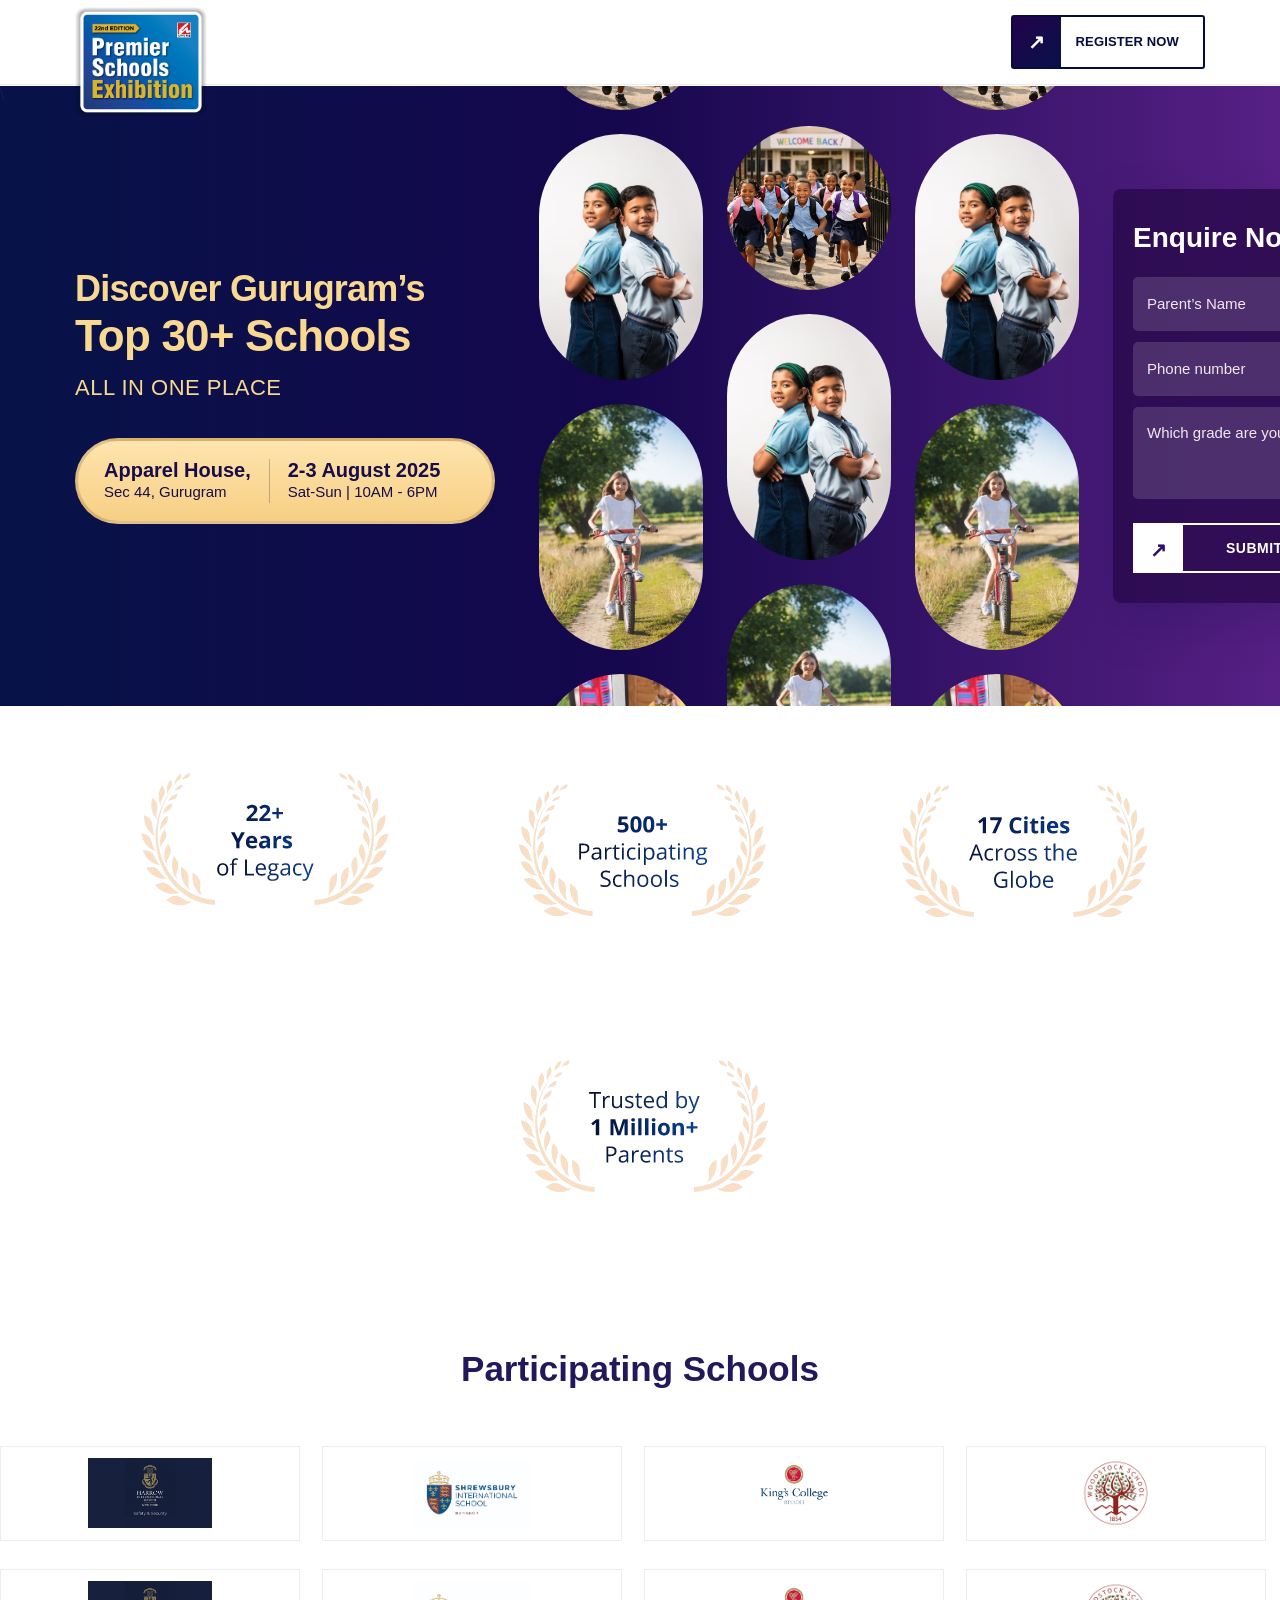
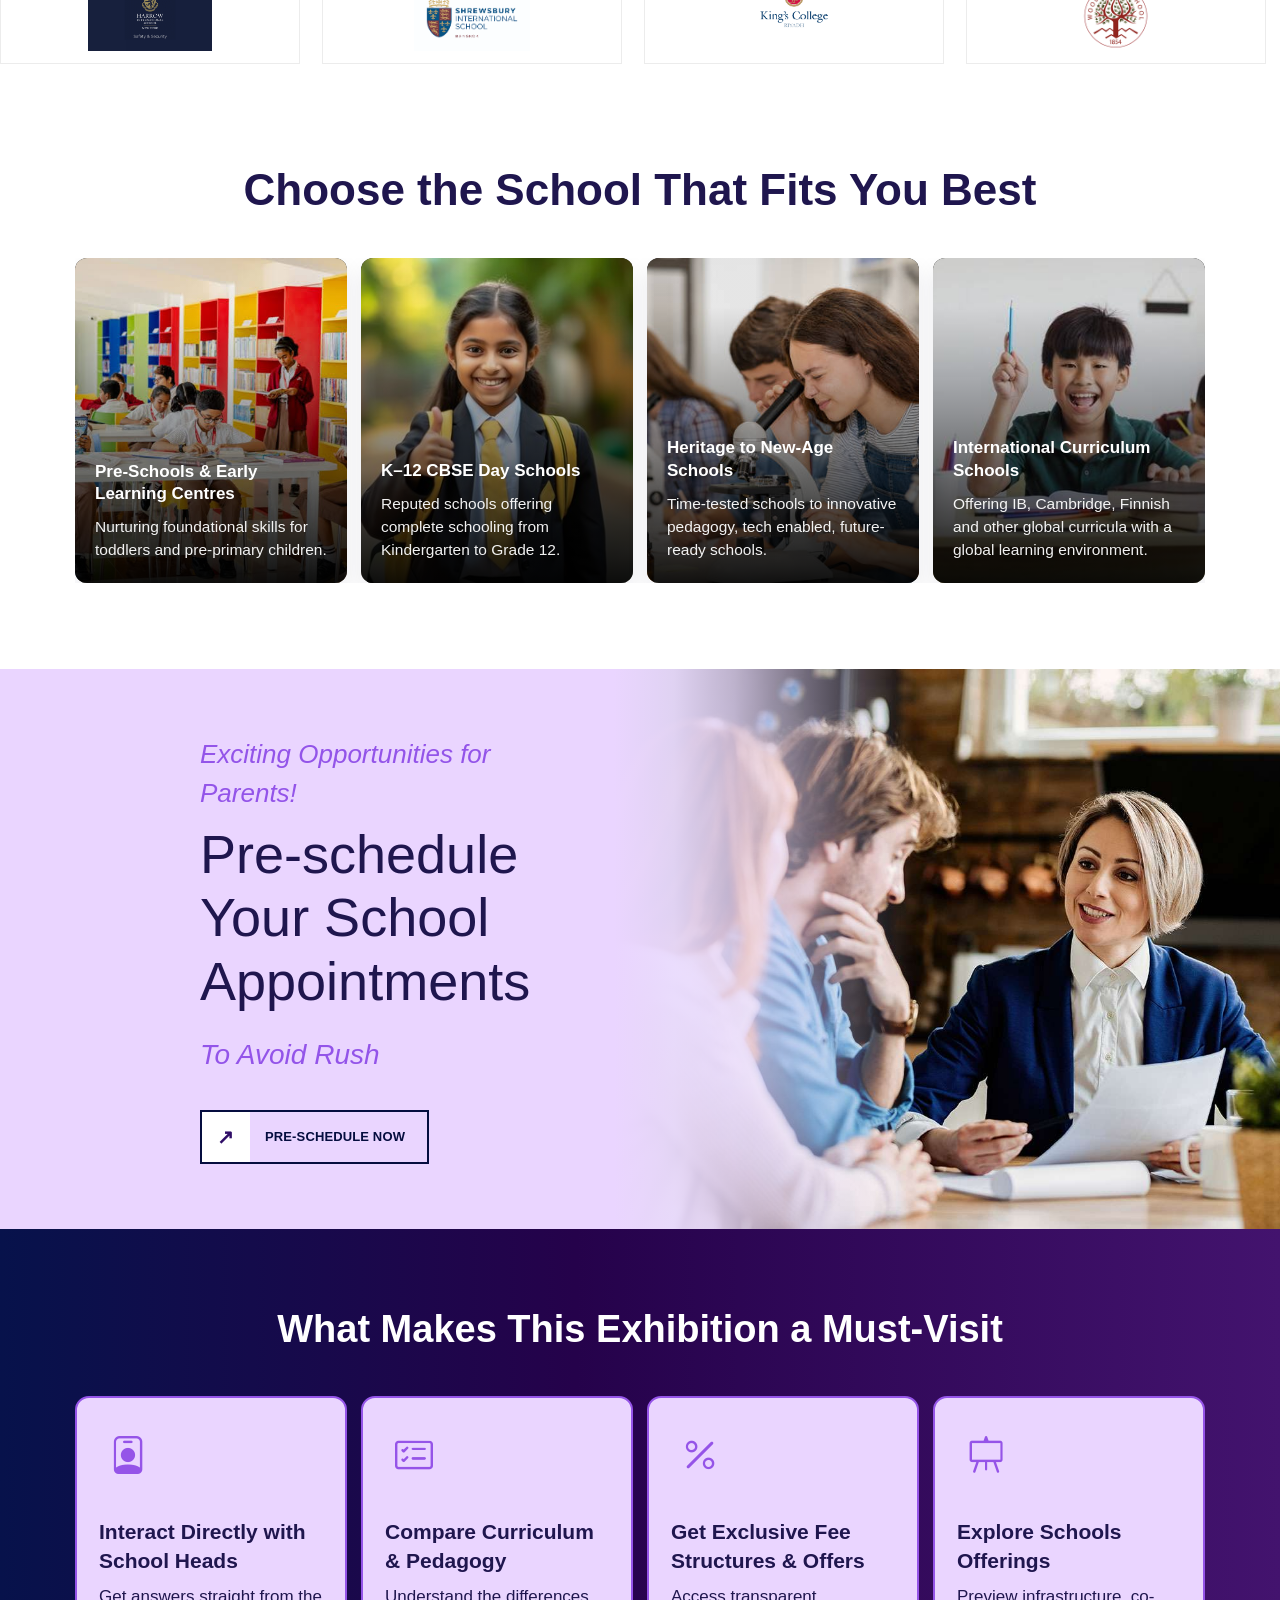
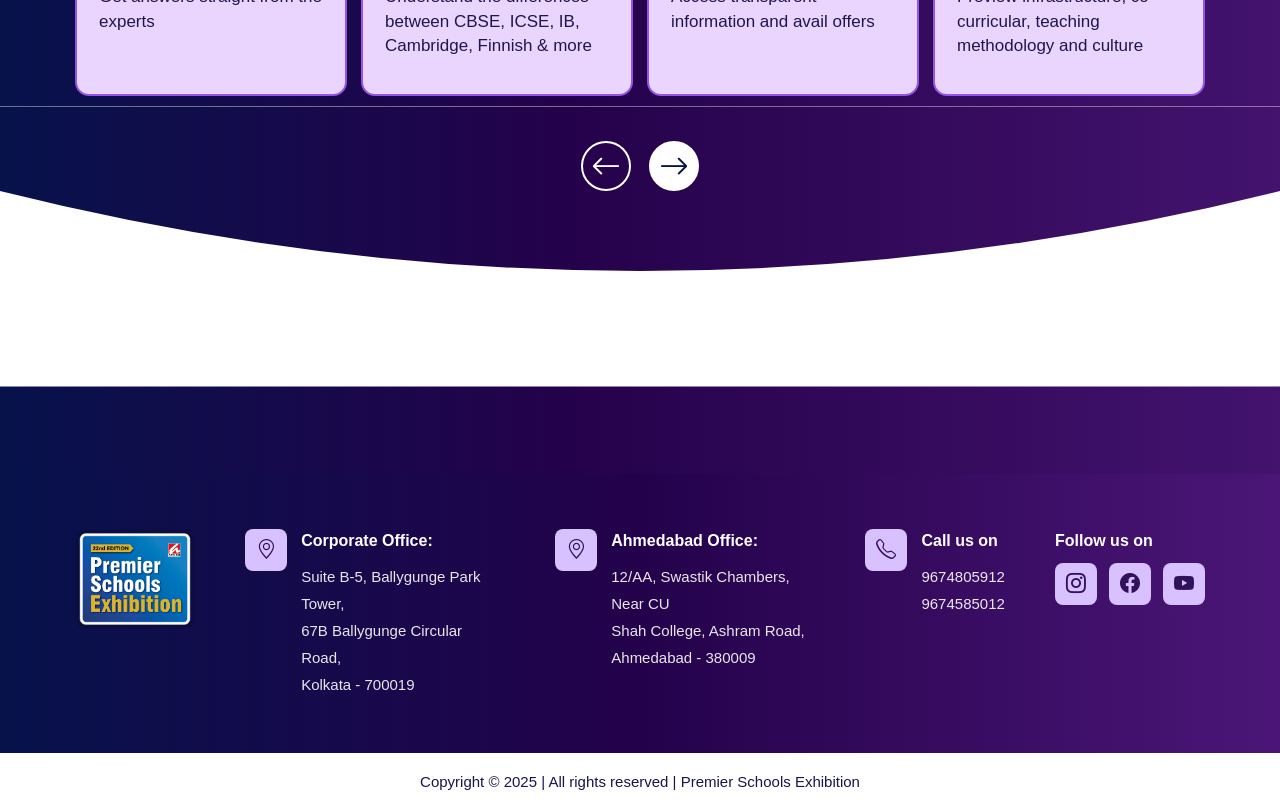
==== index.html @ a0ba6790 "Landing-Blog" ====
<!DOCTYPE html>
<html lang="en">

<head>
  <meta charset="UTF-8" />
  <meta name="viewport" content="width=device-width, initial-scale=1.0" />
  <meta name="description" content="Premier Schools Exhibition landing page development assignment." />
  <title>Premier Schools Exhibition</title>

  <link rel="preconnect" href="https://fonts.googleapis.com">
  <link rel="preconnect" href="https://fonts.gstatic.com" crossorigin>

  <link rel="stylesheet" href="https://cdn.jsdelivr.net/npm/bootstrap-icons@1.11.3/font/bootstrap-icons.css">
  <link rel="stylesheet" href="css/style.css" />
</head>

<body>
  <a class="skip-link" href="#main-content">Skip to main content</a>

  <!-- NAVBAR -->
  <header class="header" role="banner">
    <div class="container header__inner">
      <a href="#" class="header__logo" aria-label="Premier Schools Exhibition">
        <img src="assets/images/Logo.webp" alt="Premier Schools Exhibition" />
      </a>

      <a href="#enquire" class="btn btn--header">
        <span class="btn__icon" aria-hidden="true">↗</span>
        Register Now
      </a>
    </div>
  </header>

  <main id="main-content">\

    <!-- HERO -->
    <section class="hero" aria-labelledby="hero-title">
      <div class="container hero__grid">
        <div class="hero__content">
          <h1 class="hero__title" id="hero-title">
            Discover Gurugram’s <span class="title-p">Top 30+ Schools</span>
          </h1>

          <p class="hero__subtitle">ALL IN ONE PLACE</p>

          <div class="event-card">
            <div class="event-card__block">
              <strong>Apparel House,</strong>
              <span>Sec 44, Gurugram</span>
            </div>

            <div class="event-card__line"></div>

            <div class="event-card__block">
              <strong>2-3 August 2025</strong>
              <span>Sat-Sun | 10AM - 6PM</span>
            </div>
          </div>
        </div>

        <div class="hero__visual">

          <div class="hero__image-column hero__image-column--down">

            <img src="assets/Student/Student-01.webp" alt="">
            <img src="assets/Student/Student-02.avif" alt="">
            <img src="assets/Student/Student-2.jpeg" alt="">
            <img src="assets/Student/Student-03.jpeg" alt="">
            <img src="assets/Student/Student-4.avif" alt="">
            <img src="assets/Student/Student-05.jpg" alt="">
            <img src="assets/Student/Student-06.jpeg" alt="">
            <img src="assets/Student/Student-6.webp" alt="">

            <!-- repeat -->
            <img src="assets/Student/Student-01.webp" alt="">
            <img src="assets/Student/Student-02.avif" alt="">
            <img src="assets/Student/Student-2.jpeg" alt="">
            <img src="assets/Student/Student-03.jpeg" alt="">
            <img src="assets/Student/Student-4.avif" alt="">
            <img src="assets/Student/Student-05.jpg" alt="">
            <img src="assets/Student/Student-06.jpeg" alt="">
            <img src="assets/Student/Student-6.webp" alt="">

          </div>

          <div class="hero__image-column hero__image-column--down">

            <img src="assets/Student/Student-01.webp" alt="">
            <img src="assets/Student/Student-02.avif" alt="">
            <img src="assets/Student/Student-2.jpeg" alt="">
            <img src="assets/Student/Student-03.jpeg" alt="">
            <img src="assets/Student/Student-4.avif" alt="">
            <img src="assets/Student/Student-05.jpg" alt="">
            <img src="assets/Student/Student-06.jpeg" alt="">
            <img src="assets/Student/Student-6.webp" alt="">

            <!-- repeat -->
            <img src="assets/Student/Student-01.webp" alt="">
            <img src="assets/Student/Student-02.avif" alt="">
            <img src="assets/Student/Student-2.jpeg" alt="">
            <img src="assets/Student/Student-03.jpeg" alt="">
            <img src="assets/Student/Student-4.avif" alt="">
            <img src="assets/Student/Student-05.jpg" alt="">
            <img src="assets/Student/Student-06.jpeg" alt="">
            <img src="assets/Student/Student-6.webp" alt="">

          </div>

          <div class="hero__image-column hero__image-column--down">

            <img src="assets/Student/Student-01.webp" alt="">
            <img src="assets/Student/Student-02.avif" alt="">
            <img src="assets/Student/Student-2.jpeg" alt="">
            <img src="assets/Student/Student-03.jpeg" alt="">
            <img src="assets/Student/Student-4.avif" alt="">
            <img src="assets/Student/Student-05.jpg" alt="">
            <img src="assets/Student/Student-06.jpeg" alt="">
            <img src="assets/Student/Student-6.webp" alt="">

            <!-- repeat -->
            <img src="assets/Student/Student-01.webp" alt="">
            <img src="assets/Student/Student-02.avif" alt="">
            <img src="assets/Student/Student-2.jpeg" alt="">
            <img src="assets/Student/Student-03.jpeg" alt="">
            <img src="assets/Student/Student-4.avif" alt="">
            <img src="assets/Student/Student-05.jpg" alt="">
            <img src="assets/Student/Student-06.jpeg" alt="">
            <img src="assets/Student/Student-6.webp" alt="">

          </div>

        </div>

        <form class="enquiry" id="enquire">
          <h2 class="enquiry__title">Enquire Now</h2>

          <input class="enquiry__field" type="text" placeholder="Parent’s Name" />
          <input class="enquiry__field" type="tel" placeholder="Phone number" />
          <textarea class="enquiry__field enquiry__field--textarea"
            placeholder="Which grade are you looking for?"></textarea>

          <button class="btn btn--form" type="submit">
            <span class="btn__icon">↗</span>
            <span>Submit</span>
          </button>
        </form>
      </div>
    </section>

    <!-- STATS -->
    <section class="stats">
      <div class="stats__grid">

        <img src="assets/images/Stats.png" alt="Trusted by 1 Million+ Parents">

        <img src="assets/images/Stats-1.png" alt="22+ Years of Legacy">

        <img src="assets/images/Stats-2.png" alt="500+ Participating Schools">

        <img src="assets/images/Stats-3.png" alt="17 Cities Across the Globe">

      </div>
    </section>

    <!-- PARTICIPATING -->
    <section class="participating" id="participating-schools" aria-labelledby="schools-title">
      <div class="container">
        <h2 class="section-title participating__title" id="schools-title">Participating Schools</h2>
      </div>

      <div class="logo-marquee" aria-label="School logo marquee">
        <div class="logo-marquee__row" tabindex="0">
          <div class="logo-marquee__track logo-marquee__track--left">
            <div class="school-logo"><img src="assets/images/HarrowLogo.webp" alt="Harrow International School" /></div>
            <div class="school-logo"><img src="assets/images/Shrewsbury.png" alt="Shrewsbury International School" />
            </div>
            <div class="school-logo"><img src="assets/images/King.png" alt="King's College India" /></div>
            <div class="school-logo"><img src="assets/images/Woodstock.png" alt="Woodstock School" /></div>
            <div class="school-logo"><img src="assets/images/Khan.png" alt="The Aga Khan Academy" /></div>

            <div class="school-logo school-logo--partial"><img src="assets/images/King.png"
                alt="The Aga Khan Academy" /></div>
          </div>
        </div>

        <div class="logo-marquee__row" tabindex="0">
          <div class="logo-marquee__track logo-marquee__track--left">
            <div class="school-logo"><img src="assets/images/HarrowLogo.webp" alt="Harrow International School" /></div>
            <div class="school-logo"><img src="assets/images/Shrewsbury.png" alt="Shrewsbury International School" />
            </div>
            <div class="school-logo"><img src="assets/images/King.png" alt="King's College India" /></div>
            <div class="school-logo"><img src="assets/images/Woodstock.png" alt="Woodstock School" /></div>
            <div class="school-logo"><img src="assets/images/Khan.png" alt="The Aga Khan Academy" /></div>

            <div class="school-logo school-logo--partial"><img src="assets/images/King.png"
                alt="The Aga Khan Academy" /></div>
          </div>
        </div>
    </section>

    <!-- CHOOSE SCHOOL -->
    <section class="choose-school" id="choose-school" aria-labelledby="choose-title">
      <div class="container">
        <h2 class="section-title section-title--large" id="choose-title">Choose the School That Fits You Best</h2>

        <div class="choose-slider" role="region" aria-roledescription="carousel"
          aria-label="Choose school category cards">
          <div class="choose-slider__track" id="chooseTrack">
            <article class="category-card">
              <img src="assets/images/Card-1.jpeg" alt="" />
              <div class="category-card__overlay">
                <h3>Pre-Schools & Early Learning Centres</h3>
                <p>Nurturing foundational skills for toddlers and pre-primary children.</p>
              </div>
            </article>
            <article class="category-card">
              <img src="assets/images/Card-2.jpg" alt="" />
              <div class="category-card__overlay">
                <h3>K–12 CBSE Day Schools</h3>
                <p>Reputed schools offering complete schooling from Kindergarten to Grade 12.</p>
              </div>
            </article>
            <article class="category-card">
              <img src="assets/images/Card-3.jpg" alt="" />
              <div class="category-card__overlay">
                <h3>Heritage to New-Age Schools</h3>
                <p>Time-tested schools to innovative pedagogy, tech enabled, future-ready schools.</p>
              </div>
            </article>
            <article class="category-card">
              <img src="assets/images/Card-4.jpeg" alt="" />
              <div class="category-card__overlay">
                <h3>International Curriculum Schools</h3>
                <p>Offering IB, Cambridge, Finnish and other global curricula with a global learning environment.</p>
              </div>
            </article>
          </div>
        </div>
      </div>
    </section>

    <!-- APPOINTMENT -->
    <section class="appointment" id="appointment" aria-labelledby="appointment-title">
      <div class="appointment__content">
        <p class="appointment__eyebrow">Exciting Opportunities for Parents!</p>

        <h2 class="appointment__title" id="appointment-title">
          Pre-schedule Your School Appointments
        </h2>

        <p class="appointment__subtitle">To Avoid Rush</p>

        <a href="#enquire" class="btn btn--outline appointment__btn">
          <span class="btn__icon" aria-hidden="true">↗</span>
          Pre-Schedule Now
        </a>
      </div>

      <div class="appointment__image">
        <img src="assets/images/SchoolSection.jpg" alt="Parents discussing school appointment" />
      </div>
    </section>


    <!-- EXHIBITION -->
    <section class="exhibition" aria-labelledby="exhibition-title">
      <div class="container">
        <h2 class="section-title section-title--light" id="exhibition-title">
          What Makes This Exhibition a Must-Visit
        </h2>

        <div class="exhibition-slider" role="region" aria-roledescription="carousel"
          aria-label="Exhibition highlight cards">
          <div class="exhibition-slider__viewport">
            <div class="exhibition-slider__track" id="exhibitionTrack">

              <article class="highlight-card">
                <i class="bi bi-person-badge highlight-card__icon" aria-hidden="true"></i>
                <h3>Interact Directly with School Heads</h3>
                <p>Get answers straight from the experts</p>
              </article>

              <article class="highlight-card">
                <i class="bi bi-card-checklist highlight-card__icon" aria-hidden="true"></i>
                <h3>Compare Curriculum & Pedagogy</h3>
                <p>
                  Understand the differences between CBSE, ICSE, IB,
                  Cambridge, Finnish & more
                </p>
              </article>

              <article class="highlight-card">
                <i class="bi bi-percent highlight-card__icon" aria-hidden="true"></i>
                <h3>Get Exclusive Fee Structures & Offers</h3>
                <p>Access transparent information and avail offers</p>
              </article>

              <article class="highlight-card">
                <i class="bi bi-easel highlight-card__icon" aria-hidden="true"></i>
                <h3>Explore Schools Offerings</h3>
                <p>
                  Preview infrastructure, co-curricular,
                  teaching methodology and culture
                </p>
              </article>

              <article class="highlight-card">
                <i class="bi bi-people highlight-card__icon" aria-hidden="true"></i>
                <h3>On-the-Spot Counselling</h3>
                <p>Save time with admission application guidance</p>
              </article>

              <article class="highlight-card">
                <i class="bi bi-check2-circle highlight-card__icon" aria-hidden="true"></i>
                <h3>Admission Support</h3>
                <p>Understand documents, deadlines and next steps</p>
              </article>

            </div>
          </div>
        </div>
      </div>

      <div class="exhibition-divider"></div>

      <div class="slider-controls slider-controls--center">
        <button type="button" class="slider-controls__button" data-exhibition-prev aria-label="Previous highlight">
          <i class="bi bi-arrow-left" aria-hidden="true"></i>
        </button>

        <button type="button" class="slider-controls__button slider-controls__button--fill" data-exhibition-next
          aria-label="Next highlight">
          <i class="bi bi-arrow-right" aria-hidden="true"></i>
        </button>
      </div>

      <div class="exhibition-wave">
        <svg viewBox="0 0 1440 220" preserveAspectRatio="none">
          <path d="M0,0 Q720,180 1440,0 L1440,220 L0,220 Z" fill="#ffffff" />
        </svg>
      </div>
    </section>
  </main>

  <!-- FOOTER -->
  <footer class="footer">
    <div class="container footer__top">

      <!-- Logo -->
      <div class="footer__logo">
        <img src="assets/images/Logo.webp" alt="Premier Schools Exhibition Logo">
      </div>


      <div class="footer__item">
        <div class="footer__icon">
          <i class="bi bi-geo-alt"></i>
        </div>
        <div>
          <h4>Corporate Office:</h4>
          <p>
            Suite B-5, Ballygunge Park Tower,<br>
            67B Ballygunge Circular Road,<br>
            Kolkata - 700019
          </p>
        </div>
      </div>


      <div class="footer__item">
        <div class="footer__icon">
          <i class="bi bi-geo-alt"></i>
        </div>
        <div>
          <h4>Ahmedabad Office:</h4>
          <p>
            12/AA, Swastik Chambers, Near CU<br>
            Shah College, Ashram Road,<br>
            Ahmedabad - 380009
          </p>
        </div>
      </div>


      <div class="footer__item">
        <div class="footer__icon">
          <i class="bi bi-telephone"></i>
        </div>
        <div>
          <h4>Call us on</h4>
          <p>
            9674805912<br>
            9674585012
          </p>
        </div>
      </div>


      <div class="footer__social">
        <h4>Follow us on</h4>

        <div class="footer__social-icons">
          <a href="#"><i class="bi bi-instagram"></i></a>
          <a href="#"><i class="bi bi-facebook"></i></a>
          <a href="#"><i class="bi bi-youtube"></i></a>
        </div>
      </div>

    </div>

    <div class="footer__bottom">
      Copyright © 2025 | All rights reserved | Premier Schools Exhibition
    </div>
  </footer>

  <script src="js/script.js"></script>
</body>

</html>
---- css/style.css ----
:root {
  --navy: #050d3f;
  --navy-2: #101052;
  --purple: #552388;
  --deep-purple: #260854;
  --gold: #f7d78d;
  --cream: #fffce7;
  --white: #ffffff;
  --lavender: #ead5ff;
  --text: #1f164e;
  --muted: #625b81;
  --container: 1390px;
  --shadow: 0 20px 50px rgba(5, 13, 63, 0.18);
}

*,
*::before,
*::after {
  box-sizing: border-box;
}

html {
  scroll-behavior: smooth;
}

body {
  margin: 0;
  font-family: Arial, Helvetica, sans-serif;
  color: var(--text);
  background: var(--white);
  line-height: 1.5;
}

img {
  max-width: 100%;
  display: block;
}

a {
  color: inherit;
  text-decoration: none;
}

button,
input,
textarea {
  font: inherit;
}

button {
  cursor: pointer;
}

.container {
  width: min(100% - 150px, var(--container));
  margin-inline: auto;
}

.skip-link {
  position: absolute;
  top: -100px;
  left: 20px;
  z-index: 9999;
  padding: 10px 14px;
  background: var(--gold);
  color: var(--navy);
  border-radius: 6px;
  font-weight: 800;
}

.skip-link:focus {
  top: 20px;
}

.sr-only {
  position: absolute;
  width: 1px;
  height: 1px;
  overflow: hidden;
  clip: rect(0 0 0 0);
  white-space: nowrap;
}

:focus-visible {
  outline: 3px solid var(--gold);
  outline-offset: 4px;
}

/* Header */
.header {
  height: 84px;
  position: fixed;
  top: 0;
  left: 0;
  width: 100%;
  z-index: 999;
  background: #ffffff;
  transition: all 0.3s ease;
  box-shadow: 0 1px 0 rgba(5, 13, 63, 0.08);
}

body {
  padding-top: 84px;
}

.header__inner {
  height: 100%;
  display: flex;
  align-items: center;
  justify-content: space-between;
}

.header__logo {
  width: 132px;
  transform: translateY(20px);
  transition: all 0.3s ease;
  z-index: 2;
}

.header__logo img {
  width: 100%;
  height: auto;
  display: block;
}

/* .btn--header {
  height: 48px;
  padding-right: 24px;
  border: 2px solid #07124b;
  background: #ffffff;
  color: #07124b;
  border-radius: 3px;
  transition: all 0.3s ease;
} */

.btn--header .btn__icon {
  background: linear-gradient(135deg, #25024b, #07124b);
  color: #ffffff;
}

/* After Scroll */
.header.header--scrolled {
  height: 82px;
  background: linear-gradient(90deg, #07124b 0%, #25024b 45%, #43136e 100%);
  box-shadow: 0 2px 10px rgba(0, 0, 0, 0.18);
}

.header.header--scrolled .header__logo {
  width: 88px;
  transform: translateY(0);
}

.header.header--scrolled .btn--header {
  background: #ffffff;
  color: #07124b;
  border-color: #ffffff;
}

.header.header--scrolled .btn--header .btn__icon {
  background: #25024b;
  color: #ffffff;
}

.btn {
  display: inline-flex;
  align-items: center;
  min-height: 49px;
  border: 2px solid var(--navy);
  background: var(--white);
  color: var(--navy);
  text-transform: uppercase;
  font-size: 13px;
  font-weight: 900;
  letter-spacing: 0.01em;
  transition: transform 0.2s ease, opacity 0.2s ease;
}

.btn:hover {
  transform: translateY(-2px);
}

.btn__icon {
  width: 49px;
  align-self: stretch;
  display: grid;
  place-items: center;
  margin-right: 15px;
  background: linear-gradient(135deg, var(--deep-purple), var(--navy));
  color: var(--white);
  font-size: 20px;
}

.btn--header {
  padding-right: 24px;
  border-radius: 3px;
}

.btn--form {
  background: transparent;
  color: var(--white);
  border-color: var(--white);
  padding-right: 34px;
}

.btn--gold {
  width: max-content;
  background: var(--gold);
  border-color: var(--gold);
  padding-right: 24px;
}

.btn--outline {
  width: max-content;
  background: transparent;
  padding-right: 22px;
}

/* Hero */
html,
body {
  overflow-x: hidden;
}

.hero {
  min-height: 575px;
  background: linear-gradient(90deg, #071348 0%, #15074d 48%, #572085 100%);
  color: #ffffff;
  overflow: hidden;
  margin-top: -22px;
}

.hero__grid {
  min-height: 575px;
  display: grid;
  grid-template-columns: 430px 540px 335px;
  align-items: center;
  gap: 34px;
}

.hero__title {
  margin: 0;
  color: #f8d98f;
  font-size: 36px;
  line-height: 1.16;
  font-weight: 800;
  letter-spacing: -0.8px;
}

.hero__title span {
  display: block;
}

.title-p {
  font-size: 44px;
  display: block;
}

.hero__subtitle {
  margin: 10px 0 34px;
  color: #f8d98f;
  font-size: 22px;
  letter-spacing: 0.5px;
}

.event-card {
  width: 420px;
  display: flex;
  align-items: center;
  gap: 18px;
  padding: 18px 26px;
  border-radius: 999px;
  background: linear-gradient(180deg, #ffe4ad, #f6cf84);
  color: #160d4b;
  border: 3px solid rgba(110, 70, 28, 0.22);
}

.event-card__block {
  display: grid;
}

.event-card strong {
  font-size: 20px;
  line-height: 1.1;
  font-weight: 900;
}

.event-card span {
  font-size: 15px;
}

.event-card__line {
  width: 1px;
  height: 44px;
  background: rgba(22, 13, 75, 0.25);
}

.hero__visual {
  display: flex;
  justify-content: center;
  gap: 24px;
  height: 620px;
  overflow: hidden;
  position: relative;
}

.hero__image-column {
  display: flex;
  flex-direction: column;
  gap: 24px;
}


.hero__image-column img {
  width: 165px;
  height: 260px;
  object-fit: cover;
  border-radius: 90px;
  display: block;
}


.hero__image-column:nth-child(1) {
  margin-top: -140px;
}

.hero__image-column:nth-child(2) {
  margin-top: 40px;
}

.hero__image-column:nth-child(3) {
  margin-top: -140px;
}

.hero__image-column--down {
  animation: scrollDown 18s linear infinite;
}

.hero__image-column--up {
  animation: scrollUp 18s linear infinite;
}


@keyframes scrollDown {
  from {
    transform: translateY(0);
  }

  to {
    transform: translateY(-50%);
  }
}

@keyframes scrollUp {
  from {
    transform: translateY(-50%);
  }

  to {
    transform: translateY(0);
  }
}

.enquiry {
  width: 400px;
  background: rgba(48, 5, 86, 0.95);
  padding: 70px 32px;
  border-radius: 18px;
  box-shadow: 0 10px 30px rgba(0, 0, 0, 0.15);
}

.enquiry__title {
  color: #ffffff;
  font-size: 28px;
  font-weight: 700;
  margin-bottom: 28px;
}

.enquiry__field {
  width: 100%;
  background: rgba(255, 255, 255, 0.12);
  border: none;
  outline: none;
  border-radius: 6px;
  height: 54px;
  padding: 0 18px;
  color: #ffffff;
  font-size: 16px;
  margin-bottom: 14px;
  font-family: inherit;
}

.enquiry__field::placeholder {
  color: rgba(255, 255, 255, 0.9);
  font-size: 15px;
}

.enquiry__field--textarea {
  height: 92px;
  padding-top: 16px;
  resize: none;
}

.btn--form {
  margin-top: 6px;
  display: flex;
  align-items: center;
  height: 50px;
  border: 2px solid #ffffff;
  background: transparent;
  cursor: pointer;
  padding: 0;
  overflow: hidden;
}

.btn__icon {
  width: 48px;
  height: 50px;
  background: #ffffff;
  color: #2f0d67;
  display: flex;
  align-items: center;
  justify-content: center;
  font-size: 20px;
  font-weight: 700;
}

.btn--form span:last-child {
  color: #ffffff;
  font-size: 14px;
  font-weight: 700;
  letter-spacing: 0.5px;
  text-transform: uppercase;
  padding: 0 28px;
}

.hero__controls {
  display: none !important;
}

@media (max-width: 1200px) {
  .hero__grid {
    grid-template-columns: 1fr 330px;
  }

  .hero__visual {
    display: none;
  }
}

@media (max-width: 900px) {
  .hero__grid {
    grid-template-columns: 1fr;
    padding: 45px 0 70px;
  }

  .hero__title {
    font-size: 40px;
  }

  .event-card,
  .enquiry {
    width: 100%;
  }
}


/* Similar to Figma: images moving vertically in hero */
.hero__visual {
  animation: heroVerticalFloat 5.5s ease-in-out infinite alternate;
}

@keyframes heroVerticalFloat {
  from {
    transform: translateY(-18px);
  }

  to {
    transform: translateY(18px);
  }
}

.enquiry {
  width: 335px;
  padding: 28px 20px 30px;
  background: rgba(40, 9, 76, 0.8);
  border-radius: 8px;
  box-shadow: var(--shadow);
}

.enquiry__title {
  margin: 0 0 18px;
  color: var(--white);
  font-size: 28px;
}

.enquiry__field {
  width: 100%;
  border: 0;
  border-radius: 5px;
  padding: 15px 14px;
  margin-bottom: 11px;
  color: var(--white);
  background: rgba(255, 255, 255, 0.14);
}

.enquiry__field::placeholder {
  color: rgba(255, 255, 255, 0.9);
}

.enquiry__field--textarea {
  min-height: 87px;
  resize: vertical;
}

.enquiry__message {
  min-height: 18px;
  margin: 10px 0 0;
  color: var(--gold);
  font-weight: 800;
}

.hero__controls {
  position: absolute;
  left: 50%;
  bottom: 24px;
  transform: translateX(-50%);
}

/* Slider controls */
.slider-controls {
  display: flex;
  gap: 18px;
}

.slider-controls--center {
  justify-content: center;
  margin-top: 34px;
}

.slider-controls__button {
  width: 50px;
  height: 50px;
  border: 2px solid var(--white);
  border-radius: 50%;
  background: transparent;
  color: var(--white);
  font-size: 30px;
  line-height: 1;
}

.slider-controls__button--fill {
  background: var(--white);
  color: var(--navy);
}

/* Stats */
.stats {
  padding: 30px 40px;
}

.stats__grid {
  display: flex;
  justify-content: center;
  gap: 80px;
  flex-wrap: wrap;
}

.stats__item {
  position: relative;
  text-align: center;
  padding: 0 55px;
}


.stats__item::before,
.stats__item::after {
  content: "";
  position: absolute;
  top: 50%;
  width: 48px;
  height: 105px;
  border: 4px solid #e7ccb0;
  transform: translateY(-50%);
}


.stats__item::before {
  left: 0;
  border-right: 0;
  border-radius: 60px 0 0 60px;
}


.stats__item::after {
  right: 0;
  border-left: 0;
  border-radius: 0 60px 60px 0;
}

.stats__item h3 {
  margin: 0;
  font-size: 34px;
  font-weight: 700;
  color: #002b7f;
  line-height: 1.2;
}

.stats__item p {
  margin: 0;
  font-size: 17px;
  color: #002b7f;
  line-height: 1.5;
}

/* Participating */
.participating {
  padding: 48px 0 60px;
  background: #ffffff;
  overflow: hidden;
}

.participating__title {
  text-align: center;
  font-size: 35px;
  font-weight: 800;
  color: #22185b;
  margin-bottom: 50px;
}

.logo-marquee {
  width: 100%;
  display: grid;
  gap: 28px;
  overflow: hidden;
}

.logo-marquee__row {
  width: 100%;
  overflow: hidden;
}

.logo-marquee__track {
  display: flex;
  gap: 22px;
  width: max-content;
}

.logo-marquee__track--left,
.logo-marquee__track--right {
  animation: none !important;
}

.logo-marquee__track--left {
  transform: translateX(0);
}

.logo-marquee__track--right {
  transform: translateX(-120px);
}

.school-logo {
  width: 300px;
  height: 95px;
  border: 1px solid #ececec;
  background: #fff;
  display: flex;
  align-items: center;
  justify-content: center;
  padding: 8px;
}

.school-logo img {
  width: 100%;
  height: 90%;
  object-fit: contain;
}

.school-logo--partial {
  background: #ffffff;
}

/* Mobile responsive */
@media (max-width: 768px) {
  .participating__title {
    font-size: 26px;
  }

  .logo-marquee__track {
    width: calc(100% + 90px);
    grid-template-columns: repeat(6, 160px);
    gap: 18px;
  }

  .logo-marquee__track--right {
    transform: translateX(-90px);
  }

  .school-logo {
    height: 86px;
    padding: 12px 18px;
  }

  .school-logo img {
    max-width: 130px;
    max-height: 75px;
  }
}

/* Choose School */
.choose-school {
  padding: 40px 0 86px;
  background: #ffffff;
}

.choose-school .section-title--large {
  text-align: center;
  font-size: 44px;
  line-height: 1.2;
  font-weight: 900;
  color: #1f164e;
  margin: 0 auto 42px;
  max-width: 980px;
}

.choose-slider {
  overflow: hidden;
}

.choose-slider__track {
  display: grid;
  grid-template-columns: repeat(4, 1fr);
  gap: 14px;
}

.category-card {
  min-height: 325px;
  border-radius: 12px;
  overflow: hidden;
  position: relative;
  box-shadow: 0 10px 22px rgba(5, 13, 63, 0.08);
  background: #111;
}

.category-card img {
  width: 100%;
  height: 325px;
  object-fit: cover;
}

.category-card::after {
  content: "";
  position: absolute;
  inset: 0;
  background: linear-gradient(180deg,
      rgba(0, 0, 0, 0.02) 15%,
      rgba(0, 0, 0, 0.35) 48%,
      rgba(0, 0, 0, 0.92) 100%);
}

.category-card__overlay {
  position: absolute;
  left: 0;
  right: 0;
  bottom: 0;
  z-index: 1;
  padding: 24px 20px 22px;
  color: #ffffff;
}

.category-card__overlay h3 {
  margin: 0 0 10px;
  font-size: 17px;
  line-height: 1.3;
  font-weight: 900;
  color: #ffffff;
}

.category-card__overlay p {
  margin: 0;
  font-size: 15.5px;
  line-height: 1.5;
  color: rgba(255, 255, 255, 0.94);
}

@media (max-width: 900px) {
  .choose-school .section-title--large {
    font-size: 34px;
    margin-bottom: 30px;
  }
}

/* Appointment */
.appointment {
  min-height: 560px;
  display: grid;
  grid-template-columns: 48% 52%;
  background: #ead5ff;
  overflow: hidden;
}

.appointment__content {
  padding-left: 200px;
  padding-right: 40px;
  display: flex;
  flex-direction: column;
  justify-content: center;
  background: linear-gradient(90deg,
      #ead5ff 0%,
      #ead5ff 58%,
      rgba(234, 213, 255, 0.88) 76%,
      rgba(234, 213, 255, 0.45) 100%);
}

.appointment__eyebrow {
  margin: 0 0 10px;
  color: #9354e9;
  font-size: 26px;
  font-style: italic;
}

.appointment__title {
  margin: 0;
  max-width: 620px;
  color: #1f164e;
  font-size: 54px;
  line-height: 1.18;
  font-weight: 400;
}

.appointment__subtitle {
  margin: 20px 0 34px;
  color: #9354e9;
  font-size: 28px;
  font-style: italic;
}

.appointment__image {
  height: 560px;
  position: relative;
  overflow: hidden;
}

.appointment__image::before {
  content: "";
  position: absolute;
  top: 0;
  left: 0;

  width: 45%;
  height: 100%;

  z-index: 2;
  pointer-events: none;

  background: linear-gradient(to right,
      #ead5ff 0%,
      rgba(235, 221, 255, 0.95) 20%,
      rgba(235, 221, 255, 0.8) 40%,
      rgba(235, 221, 255, 0.4) 70%,
      rgba(235, 221, 255, 0) 100%);
}

.appointment__image img {
  width: 100%;
  height: 100%;
  object-fit: cover;
  object-position: center;
}

.appointment__btn {
  width: max-content;
}

@media (max-width: 900px) {
  .appointment {
    grid-template-columns: 1fr;
  }

  .appointment__content {
    padding: 56px 24px;
  }

  .appointment__title {
    font-size: 38px;
  }

  .appointment__image {
    height: 320px;
  }
}

/* Exhibition */
.exhibition {
  position: relative;
  background: linear-gradient(90deg, #07124b 0%, #25024b 45%, #43136e 100%);
  padding: 72px 0 80px;
  overflow: hidden;
}

.exhibition .container {
  position: relative;
  z-index: 1;
}

.exhibition .section-title--light {
  color: #ffffff;
  text-align: center;
  font-size: 38px;
  font-weight: 900;
  margin: 0 0 38px;
}

.exhibition-slider__viewport {
  overflow: hidden;
}

.exhibition-slider__track {
  display: flex;
  gap: 14px;
  transition: transform 0.35s ease;
}

.exhibition-divider {
  width: 100%;
  height: 1px;
  background: rgba(255, 255, 255, 0.4);
  margin-top: 10px;
  margin-bottom: 22px;
}

.highlight-card {
  flex: 0 0 calc((100% - 42px) / 4);
  min-height: 300px;
  background: #ead5ff;
  border: 2px solid #9554e8;
  border-radius: 14px;
  padding: 28px 22px;
  color: #1f164e;
}

.highlight-card__icon {
  width: 58px;
  height: 58px;
  display: grid;
  place-items: center;
  color: #9554e8;
  font-size: 38px;
  margin-bottom: 34px;
}

.highlight-card h3 {
  margin: 0 0 10px;
  color: #1f164e;
  font-size: 21px;
  line-height: 1.35;
  font-weight: 900;
}

.highlight-card p {
  margin: 0;
  color: #1f164e;
  font-size: 17px;
  line-height: 1.45;
}

.slider-controls--center {
  justify-content: center;
  margin-top: 34px;
}

.slider-controls__button {
  width: 50px;
  height: 50px;
  border: 2px solid #ffffff;
  border-radius: 50%;
  background: transparent;
  color: #ffffff;
  font-size: 30px;
  line-height: 1;
}

.slider-controls__button--fill {
  background: #ffffff;
  color: #07124b;
}

@media (max-width: 900px) {
  .highlight-card {
    flex-basis: calc((100% - 14px) / 2);
  }

  .exhibition .section-title--light {
    font-size: 32px;
  }
}

@media (max-width: 620px) {
  .highlight-card {
    flex-basis: 100%;
  }
}

/* Footer */
.footer {
  background: linear-gradient(90deg,
      #07124b 0%,
      #24024b 50%,
      #4b1677 100%);
  color: #fff;
}

.footer__top {
  display: flex;
  justify-content: space-between;
  align-items: flex-start;
  gap: 40px;
  padding: 55px 0;
}

.footer__logo img {
  width: 120px;
}

.footer__item {
  display: flex;
  gap: 14px;
  max-width: 260px;
}

.footer__icon {
  width: 42px;
  height: 42px;
  background: #d7c2ff;
  border-radius: 8px;
  display: flex;
  align-items: center;
  justify-content: center;
  flex-shrink: 0;
}

.footer__icon i {
  font-size: 20px;
  color: #31105c;
}

.footer__item h4,
.footer__social h4 {
  margin: 0 0 10px;
  font-size: 16px;
  font-weight: 700;
}

.footer__item p {
  margin: 0;
  line-height: 1.8;
  color: rgba(255, 255, 255, 0.9);
  font-size: 15px;
}

.footer__social-icons {
  display: flex;
  gap: 12px;
  margin-top: 10px;
}

.footer__social-icons a {
  width: 42px;
  height: 42px;
  background: #d7c2ff;
  border-radius: 8px;
  display: flex;
  align-items: center;
  justify-content: center;
  text-decoration: none;
}

.footer__social-icons i {
  font-size: 20px;
  color: #31105c;
}

.footer__bottom {
  background: #ffffff;
  color: #17154b;
  text-align: center;
  padding: 18px;
  font-size: 15px;
  font-weight: 500;
}

/* Responsive */

@media (max-width: 992px) {
  .footer__top {
    flex-wrap: wrap;
    gap: 30px;
  }
}

@media (max-width: 768px) {
  .footer__top {
    flex-direction: column;
  }

  .footer__logo {
    margin-bottom: 10px;
  }
}

/* Responsive */
@media (max-width: 1200px) {
  .container {
    width: min(100% - 60px, var(--container));
  }

  .hero__grid {
    grid-template-columns: 1fr 1fr;
  }

  .hero__visual {
    display: none;
  }

  .enquiry {
    justify-self: end;
  }

  .footer__grid {
    grid-template-columns: repeat(2, 1fr);
  }
}

@media (max-width: 900px) {
  .container {
    width: min(100% - 34px, var(--container));
  }

  .header {
    height: 74px;
  }

  .header__logo {
    width: 92px;
    transform: translateY(12px);
  }

  .hero__grid {
    grid-template-columns: 1fr;
    padding: 42px 0 84px;
  }

  .hero__slides,
  .hero__slide,
  .hero__grid {
    min-height: auto;
  }

  .enquiry {
    width: 100%;
    justify-self: stretch;
  }

  .event-card {
    width: 100%;
    border-radius: 22px;
    align-items: flex-start;
    flex-direction: column;
    gap: 8px;
  }

  .event-card__line {
    height: 1px;
    width: 100%;
  }

  .stats__grid {
    grid-template-columns: repeat(2, 1fr);
  }

  .choose-slider__track {
    display: flex;
    gap: 0;
    transition: transform 0.3s ease;
  }

  .category-card {
    flex: 0 0 100%;
  }

  .choose-slider__dots {
    display: flex;
  }

  .appointment {
    min-height: 520px;
    background-image:
      linear-gradient(90deg, rgba(231, 204, 255, 0.96), rgba(231, 204, 255, 0.8)),
      url("../assets/images/appointment-bg.png");
  }

  .highlight-card {
    flex-basis: calc((100% - 14px) / 2);
  }
}

@media (max-width: 620px) {
  .btn {
    min-height: 44px;
    font-size: 11px;
  }

  .btn__icon {
    width: 42px;
    margin-right: 10px;
  }

  .hero__title {
    font-size: 38px;
  }

  .hero__subtitle {
    font-size: 20px;
  }

  .stats__grid {
    grid-template-columns: 1fr;
  }

  .stats__item {
    min-height: 115px;
  }

  .school-logo {
    width: 175px;
  }

  .appointment__title {
    font-size: 40px;
  }

  .highlight-card {
    flex-basis: 100%;
  }

  .footer__grid {
    grid-template-columns: 1fr;
  }
}

@media (prefers-reduced-motion: reduce) {

  *,
  *::before,
  *::after {
    animation-duration: 0.01ms !important;
    animation-iteration-count: 1 !important;
    transition-duration: 0.01ms !important;
    scroll-behavior: auto !important;
  }

  .logo-marquee__track {
    animation: none;
  }

  .hero__visual {
    animation: none;
  }
}
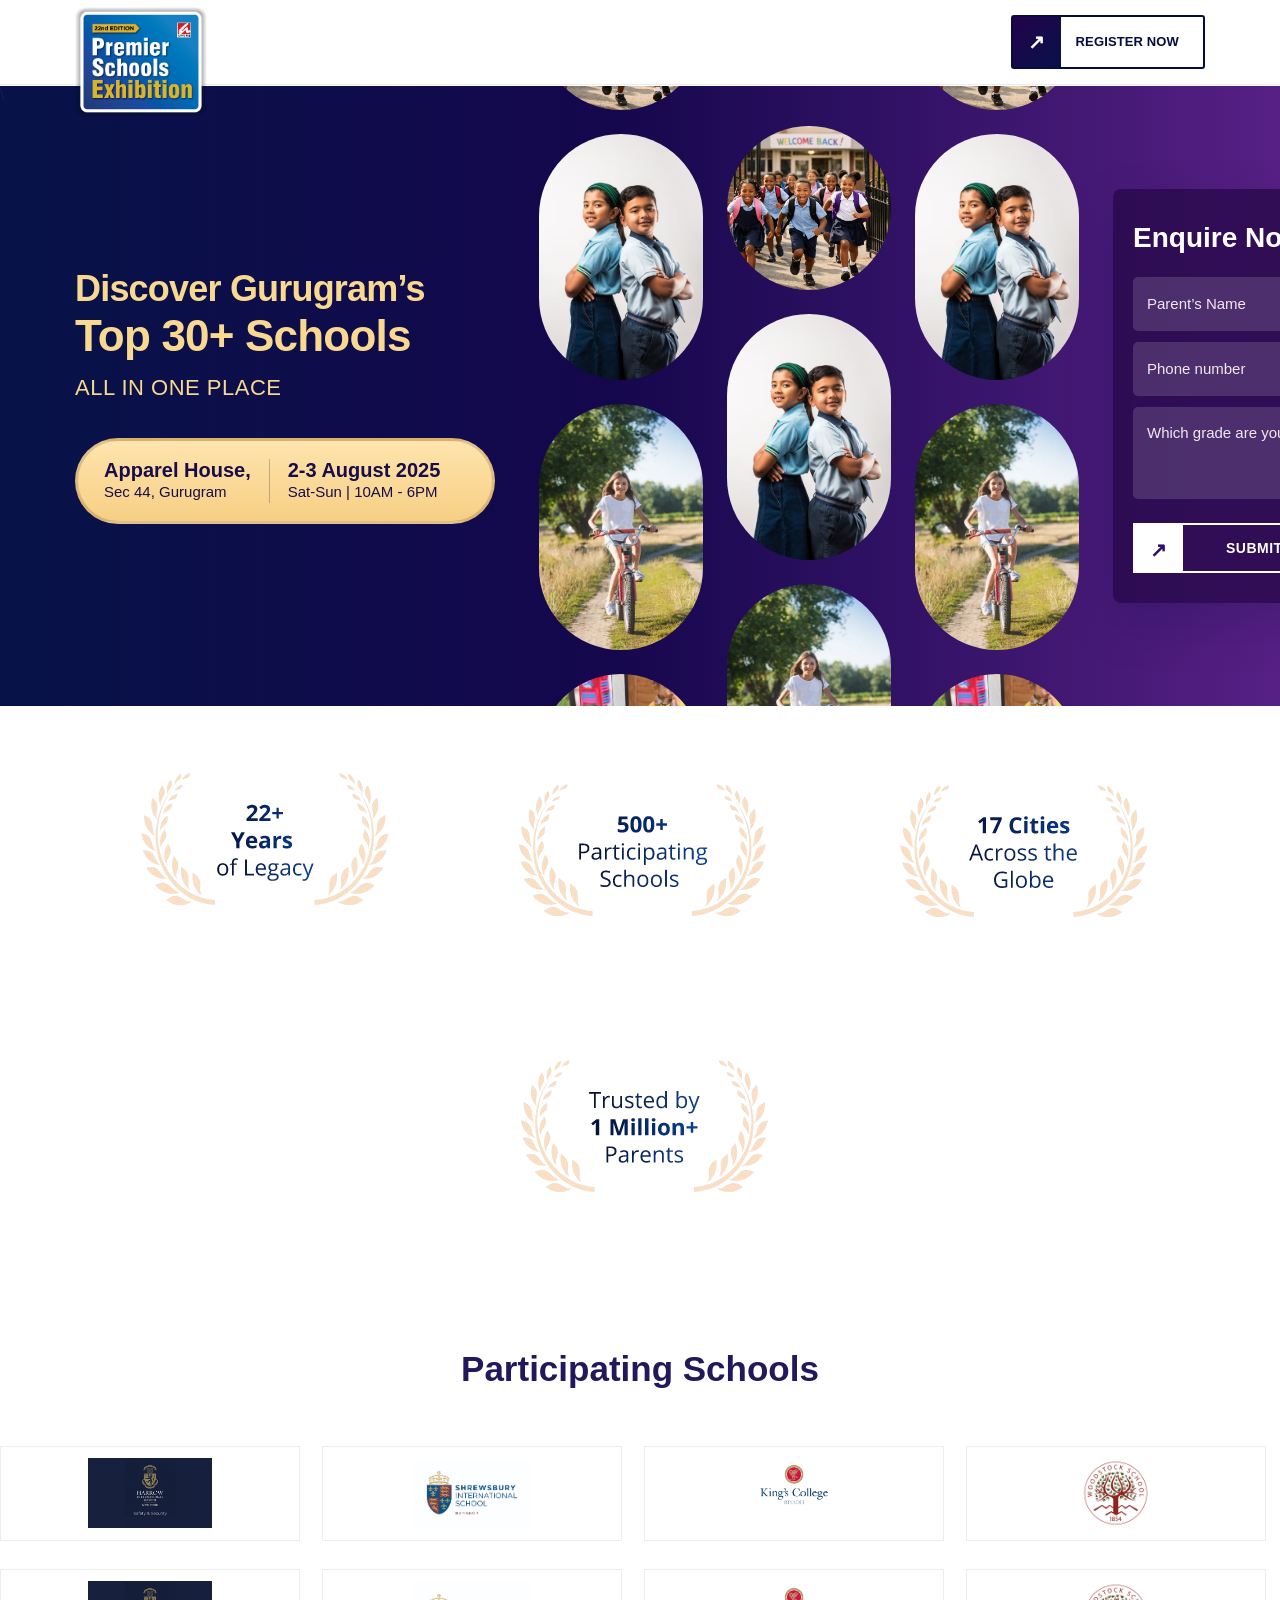
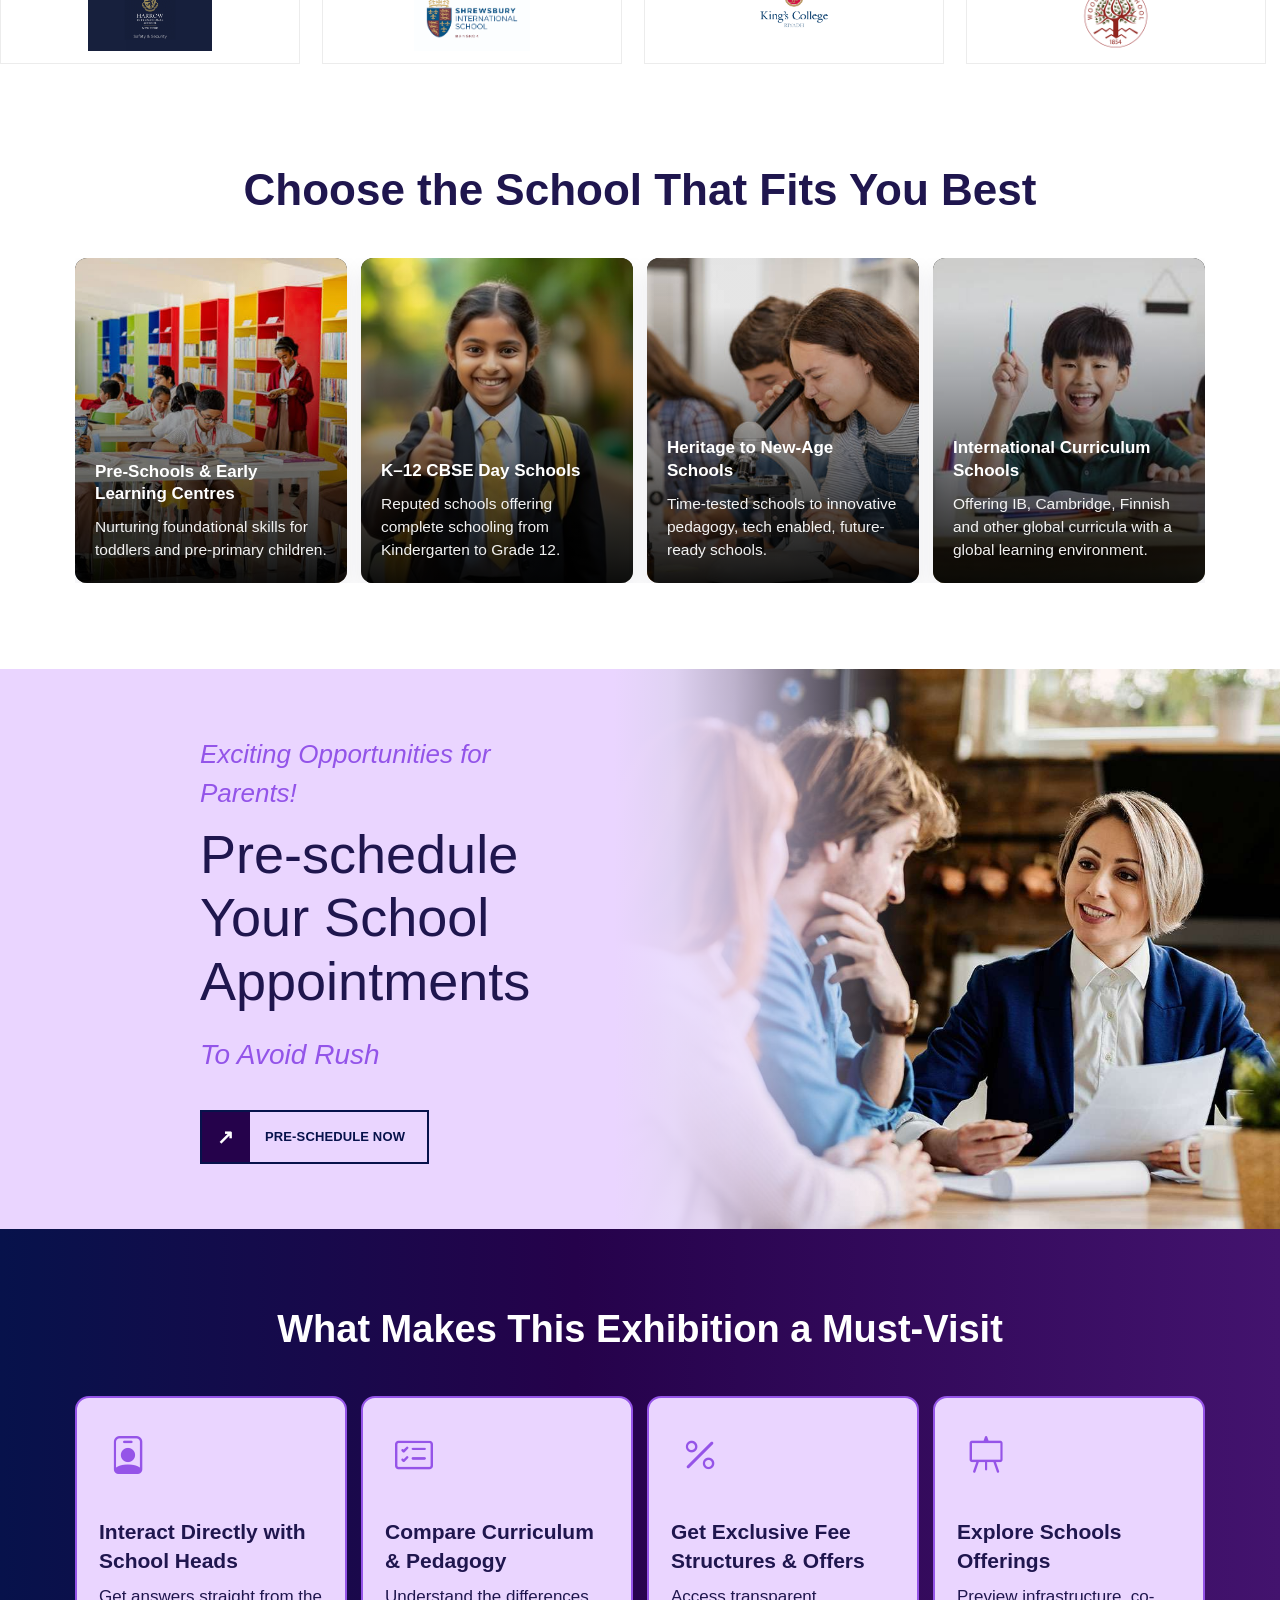
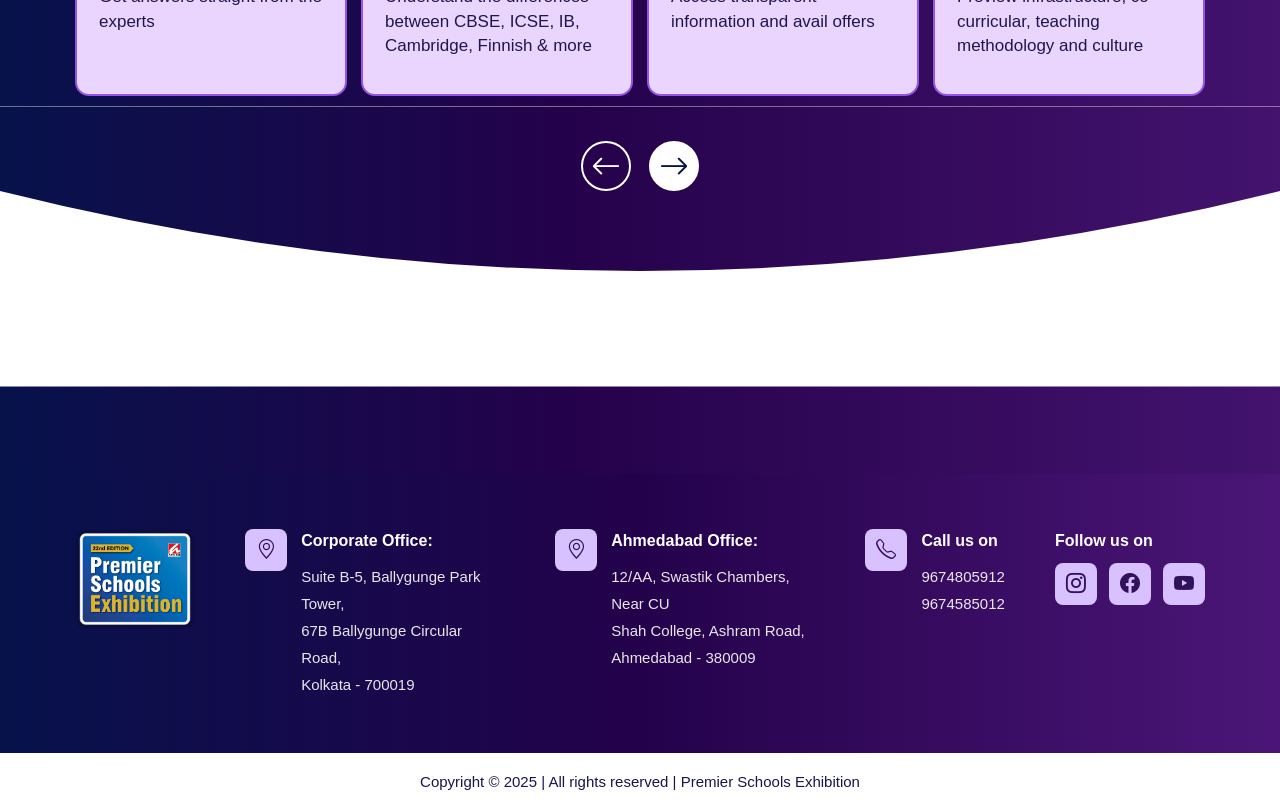
==== commit e8aaaffc: "UI-Update" ====
--- a/index.html
+++ b/index.html
@@ -261,7 +261,6 @@
       </div>
     </section>
 
-
     <!-- EXHIBITION -->
     <section class="exhibition" aria-labelledby="exhibition-title">
       <div class="container">
--- a/css/style.css
+++ b/css/style.css
@@ -463,8 +463,6 @@
   }
 }
 
-
-/* Similar to Figma: images moving vertically in hero */
 .hero__visual {
   animation: heroVerticalFloat 5.5s ease-in-out infinite alternate;
 }
@@ -526,7 +524,6 @@
   transform: translateX(-50%);
 }
 
-/* Slider controls */
 .slider-controls {
   display: flex;
   gap: 18px;
@@ -553,6 +550,206 @@
   color: var(--navy);
 }
 
+
+@media (max-width: 1200px) {
+
+  .hero {
+    min-height: auto;
+    margin-top: 0;
+  }
+
+  .hero__grid {
+    grid-template-columns: 1fr 280px;
+    gap: 30px;
+    padding: 50px 0;
+    align-items: center;
+  }
+
+  .hero__visual {
+    display: flex;
+    gap: 14px;
+    height: 480px;
+  }
+
+  .hero__image-column img {
+    width: 120px;
+    height: 190px;
+  }
+
+  .hero__title {
+    font-size: 38px;
+  }
+
+  .title-p {
+    font-size: 42px;
+  }
+
+  .enquiry {
+    width: 100%;
+    max-width: 280px;
+  }
+}
+
+@media (max-width: 992px) {
+
+  .hero__grid {
+    grid-template-columns: 1fr;
+    gap: 35px;
+    padding: 45px 0;
+  }
+
+  .hero__content {
+    text-align: center;
+  }
+
+  .hero__title {
+    font-size: 34px;
+  }
+
+  .title-p {
+    font-size: 38px;
+  }
+
+  .hero__subtitle {
+    font-size: 18px;
+  }
+
+  .event-card {
+    margin: 0 auto;
+    width: 100%;
+    max-width: 550px;
+  }
+
+  /* Images still visible */
+  .hero__visual {
+    justify-content: center;
+    height: 350px;
+    order: 2;
+  }
+
+  .hero__image-column {
+    gap: 12px;
+  }
+
+  .hero__image-column img {
+    width: 110px;
+    height: 170px;
+  }
+
+  .enquiry {
+    width: 100%;
+    max-width: 550px;
+    margin: 0 auto;
+    order: 3;
+  }
+}
+
+@media (max-width: 768px) {
+
+  .hero {
+    padding: 25px 0;
+  }
+
+  .hero__grid {
+    gap: 25px;
+  }
+
+  .hero__title {
+    font-size: 28px;
+    line-height: 1.3;
+    text-align: center;
+  }
+
+  .title-p {
+    font-size: 32px;
+  }
+
+  .hero__subtitle {
+    font-size: 16px;
+    text-align: center;
+  }
+
+  .event-card {
+    width: 100%;
+    flex-direction: column;
+    text-align: center;
+    border-radius: 20px;
+    gap: 12px;
+    padding: 16px;
+  }
+
+  .event-card__line {
+    width: 100%;
+    height: 1px;
+  }
+
+  .hero__visual {
+    height: 250px;
+    gap: 8px;
+    justify-content: center;
+  }
+
+  .hero__image-column img {
+    width: 75px;
+    height: 120px;
+    border-radius: 50px;
+  }
+
+  .hero__image-column:nth-child(1),
+  .hero__image-column:nth-child(2),
+  .hero__image-column:nth-child(3) {
+    margin-top: 0;
+  }
+
+  .enquiry {
+    width: 100%;
+    padding: 22px 16px;
+    border-radius: 12px;
+  }
+
+  .enquiry__title {
+    text-align: center;
+    font-size: 22px;
+  }
+
+  .btn--form {
+    width: 100%;
+    justify-content: center;
+  }
+}
+
+@media (max-width: 480px) {
+
+  .hero__title {
+    font-size: 24px;
+  }
+
+  .title-p {
+    font-size: 28px;
+  }
+
+  .hero__subtitle {
+    font-size: 15px;
+  }
+
+  .hero__visual {
+    height: 200px;
+  }
+
+  .hero__image-column img {
+    width: 60px;
+    height: 95px;
+  }
+
+  .enquiry {
+    padding: 18px 14px;
+  }
+
+  .enquiry__field {
+    font-size: 14px;
+  }
+}
+
 /* Stats */
 .stats {
   padding: 30px 40px;
@@ -679,30 +876,114 @@
   background: #ffffff;
 }
 
-/* Mobile responsive */
+
+@media (max-width: 1200px) {
+
+  .participating {
+    padding: 45px 0 55px;
+  }
+
+  .participating__title {
+    font-size: 32px;
+    margin-bottom: 40px;
+  }
+
+  .school-logo {
+    width: 240px;
+    height: 90px;
+  }
+}
+
+@media (max-width: 992px) {
+
+  .participating__title {
+    font-size: 28px;
+    margin-bottom: 32px;
+  }
+
+  .logo-marquee {
+    gap: 20px;
+  }
+
+  .logo-marquee__track {
+    gap: 16px;
+  }
+
+  .school-logo {
+    width: 200px;
+    height: 80px;
+    padding: 10px;
+  }
+
+  .school-logo img {
+    max-width: 150px;
+    max-height: 60px;
+  }
+
+  .logo-marquee__track--right {
+    transform: translateX(-80px);
+  }
+}
+
 @media (max-width: 768px) {
+
+  .participating {
+    padding: 40px 0 45px;
+  }
+
   .participating__title {
-    font-size: 26px;
+    font-size: 24px;
+    margin-bottom: 25px;
+  }
+
+  .logo-marquee {
+    gap: 14px;
   }
 
   .logo-marquee__track {
-    width: calc(100% + 90px);
-    grid-template-columns: repeat(6, 160px);
-    gap: 18px;
+    gap: 12px;
+  }
+
+  .school-logo {
+    width: 160px;
+    height: 72px;
+    padding: 8px;
+  }
+
+  .school-logo img {
+    max-width: 120px;
+    max-height: 50px;
   }
 
   .logo-marquee__track--right {
-    transform: translateX(-90px);
+    transform: translateX(-60px);
+  }
+}
+
+@media (max-width: 480px) {
+
+  .participating__title {
+    font-size: 22px;
+    line-height: 1.3;
+  }
+
+  .logo-marquee__track {
+    gap: 10px;
   }
 
   .school-logo {
-    height: 86px;
-    padding: 12px 18px;
+    width: 130px;
+    height: 65px;
+    padding: 6px;
   }
 
   .school-logo img {
-    max-width: 130px;
-    max-height: 75px;
+    max-width: 100px;
+    max-height: 42px;
+  }
+
+  .logo-marquee__track--right {
+    transform: translateX(-45px);
   }
 }
 
@@ -782,10 +1063,113 @@
   color: rgba(255, 255, 255, 0.94);
 }
 
-@media (max-width: 900px) {
+@media (max-width: 1200px) {
+
   .choose-school .section-title--large {
-    font-size: 34px;
-    margin-bottom: 30px;
+    font-size: 38px;
+    max-width: 800px;
+  }
+
+  .choose-slider__track {
+    grid-template-columns: repeat(2, 1fr);
+    gap: 20px;
+  }
+
+  .category-card,
+  .category-card img {
+    height: 340px;
+  }
+}
+
+@media (max-width: 992px) {
+
+  .choose-school {
+    padding: 50px 0 70px;
+  }
+
+  .choose-school .section-title--large {
+    font-size: 32px;
+    max-width: 650px;
+    margin-bottom: 28px;
+  }
+
+  .choose-slider__track {
+    grid-template-columns: repeat(2, 1fr);
+    gap: 16px;
+  }
+
+  .category-card,
+  .category-card img {
+    height: 300px;
+  }
+
+  .category-card__overlay h3 {
+    font-size: 16px;
+  }
+
+  .category-card__overlay p {
+    font-size: 14px;
+  }
+}
+
+@media (max-width: 768px) {
+
+  .choose-school {
+    padding: 45px 0 60px;
+  }
+
+  .choose-school .section-title--large {
+    font-size: 28px;
+    line-height: 1.3;
+    margin-bottom: 24px;
+  }
+
+  .choose-slider__track {
+    grid-template-columns: 1fr;
+    gap: 18px;
+  }
+
+  .category-card,
+  .category-card img {
+    height: 320px;
+  }
+
+  .category-card__overlay {
+    padding: 18px;
+  }
+
+  .category-card__overlay h3 {
+    font-size: 17px;
+    margin-bottom: 8px;
+  }
+
+  .category-card__overlay p {
+    font-size: 14px;
+    line-height: 1.5;
+  }
+}
+
+@media (max-width: 480px) {
+
+  .choose-school .section-title--large {
+    font-size: 24px;
+  }
+
+  .category-card,
+  .category-card img {
+    height: 280px;
+  }
+
+  .category-card__overlay {
+    padding: 16px;
+  }
+
+  .category-card__overlay h3 {
+    font-size: 15px;
+  }
+
+  .category-card__overlay p {
+    font-size: 13px;
   }
 }
 
@@ -868,24 +1252,107 @@
 }
 
 .appointment__btn {
-  width: max-content;
-}
+  color: #07124b;
+  border: 2px solid #07124b;
+  transition: 0.3s ease;
+}
+
+.appointment__btn .btn__icon {
+  background: #25024b;
+  color: #ffffff;
+}
+
+.appointment__btn:hover {
+  background: #25024b;
+  border-color: #25024b;
+}
+
+@media (max-width: 1200px) {
+
+  .appointment__content {
+    padding-left: 80px;
+    padding-right: 40px;
+  }
+
+  .appointment__title {
+    font-size: 44px;
+  }
+
+  .appointment__eyebrow {
+    font-size: 22px;
+  }
+
+  .appointment__subtitle {
+    font-size: 24px;
+  }
+
+  .appointment__image {
+    height: 500px;
+  }
+}
+
 
 @media (max-width: 900px) {
+
   .appointment {
     grid-template-columns: 1fr;
+    min-height: auto;
   }
 
   .appointment__content {
-    padding: 56px 24px;
+    padding: 50px 28px;
+    text-align: center;
+    align-items: center;
   }
 
   .appointment__title {
-    font-size: 38px;
+    font-size: 36px;
+    max-width: 100%;
+  }
+
+  .appointment__eyebrow {
+    font-size: 20px;
+  }
+
+  .appointment__subtitle {
+    font-size: 22px;
+    margin-bottom: 26px;
   }
 
   .appointment__image {
-    height: 320px;
+    height: 340px;
+  }
+
+  .appointment__image::before {
+    display: none;
+  }
+
+  .appointment__btn {
+    margin: 0 auto;
+  }
+}
+
+@media (max-width: 576px) {
+
+  .appointment__content {
+    padding: 40px 20px;
+  }
+
+  .appointment__title {
+    font-size: 30px;
+    line-height: 1.25;
+  }
+
+  .appointment__eyebrow {
+    font-size: 18px;
+  }
+
+  .appointment__subtitle {
+    font-size: 18px;
+  }
+
+  .appointment__image {
+    height: 260px;
   }
 }
 
@@ -984,19 +1451,100 @@
   color: #07124b;
 }
 
-@media (max-width: 900px) {
-  .highlight-card {
-    flex-basis: calc((100% - 14px) / 2);
+@media (max-width: 992px) {
+
+  .exhibition {
+    padding: 60px 0;
   }
 
   .exhibition .section-title--light {
     font-size: 32px;
-  }
-}
-
-@media (max-width: 620px) {
+    margin-bottom: 30px;
+  }
+
   .highlight-card {
-    flex-basis: 100%;
+    flex: 0 0 calc((100% - 14px) / 2);
+    min-height: 260px;
+    padding: 24px 18px;
+  }
+
+  .highlight-card__icon {
+    width: 48px;
+    height: 48px;
+    font-size: 30px;
+    margin-bottom: 22px;
+  }
+
+  .highlight-card h3 {
+    font-size: 18px;
+    line-height: 1.4;
+  }
+
+  .highlight-card p {
+    font-size: 15px;
+    line-height: 1.5;
+  }
+}
+
+@media (max-width: 768px) {
+
+  .exhibition {
+    padding: 50px 0;
+  }
+
+  .exhibition .section-title--light {
+    font-size: 26px;
+    line-height: 1.3;
+    margin-bottom: 24px;
+  }
+
+  .exhibition-slider__track {
+    gap: 12px;
+  }
+
+  .highlight-card {
+    flex: 0 0 100%;
+    min-height: auto;
+    padding: 22px 18px;
+  }
+
+  .highlight-card__icon {
+    width: 42px;
+    height: 42px;
+    font-size: 26px;
+    margin-bottom: 18px;
+  }
+
+  .highlight-card h3 {
+    font-size: 17px;
+    line-height: 1.4;
+    margin-bottom: 8px;
+  }
+
+  .highlight-card p {
+    font-size: 14px;
+    line-height: 1.6;
+  }
+}
+
+@media (max-width: 480px) {
+
+  .highlight-card {
+    padding: 18px 16px;
+    border-radius: 12px;
+  }
+
+  .highlight-card__icon {
+    font-size: 22px;
+    margin-bottom: 14px;
+  }
+
+  .highlight-card h3 {
+    font-size: 16px;
+  }
+
+  .highlight-card p {
+    font-size: 13px;
   }
 }
 
@@ -1088,22 +1636,73 @@
   font-weight: 500;
 }
 
-/* Responsive */
-
 @media (max-width: 992px) {
+
   .footer__top {
-    flex-wrap: wrap;
-    gap: 30px;
-  }
-}
-
+    display: grid;
+    grid-template-columns: 180px 1fr 1fr;
+    gap: 24px;
+    align-items: start;
+  }
+
+  .footer__logo {
+    grid-column: auto;
+    text-align: left;
+    margin-bottom: 0;
+  }
+
+  .footer__logo img {
+    width: 100px;
+  }
+}
+
+/* Mobile View */
 @media (max-width: 768px) {
+
   .footer__top {
-    flex-direction: column;
+    display: grid;
+    grid-template-columns: 1fr 1fr;
+    gap: 22px 16px;
+    padding: 40px 0;
   }
 
   .footer__logo {
+    grid-column: 1 / -1;
+    text-align: left;
     margin-bottom: 10px;
+  }
+
+  .footer__logo img {
+    width: 85px;
+    margin: 0;
+  }
+
+  .footer__item {
+    gap: 10px;
+  }
+
+  .footer__icon {
+    width: 34px;
+    height: 34px;
+  }
+
+  .footer__icon i {
+    font-size: 16px;
+  }
+
+  .footer__item h4,
+  .footer__social h4 {
+    font-size: 14px;
+  }
+
+  .footer__item p {
+    font-size: 13px;
+    line-height: 1.5;
+  }
+
+  .footer__social-icons a {
+    width: 34px;
+    height: 34px;
   }
 }
 
